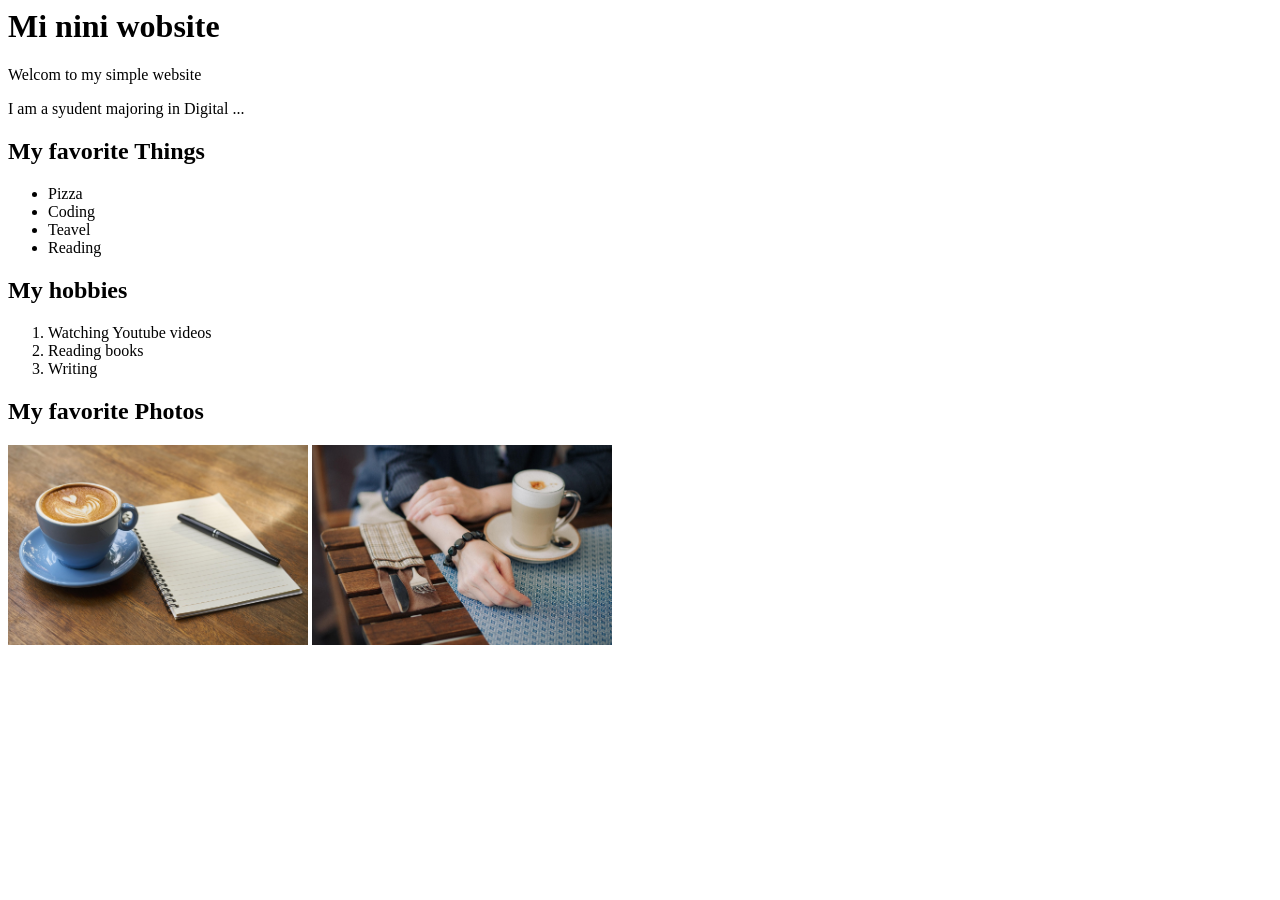
==== index.html @ 808adc5e "Add files via upload" ====
<html>
    <head>
<meta charset="utf-8">
<title>My mini website</title>
    </head>
    <body>
<h1>Mi nini wobsite</h1>
<p>Welcom to my simple website</p>
<p>I am a syudent majoring in Digital ...</p>

<h2>My favorite Things</h2>
<ul>
    <li>Pizza</li>
    <li>Coding</li>
    <li>Teavel</li>
    <li>Reading</li>
</ul>

<h2>My hobbies</h2>
<ol>
<li>Watching Youtube videos</li>
<li>Reading books</lt>
<li>Writing</li>
</ol>

<h2>My favorite Photos</h2>
<img src="images/cafe/cafe.jpg" width = "300" alt = "cafe photo"> 
<img src="cafe2.jpg" width = "300">
    </body>
</html>
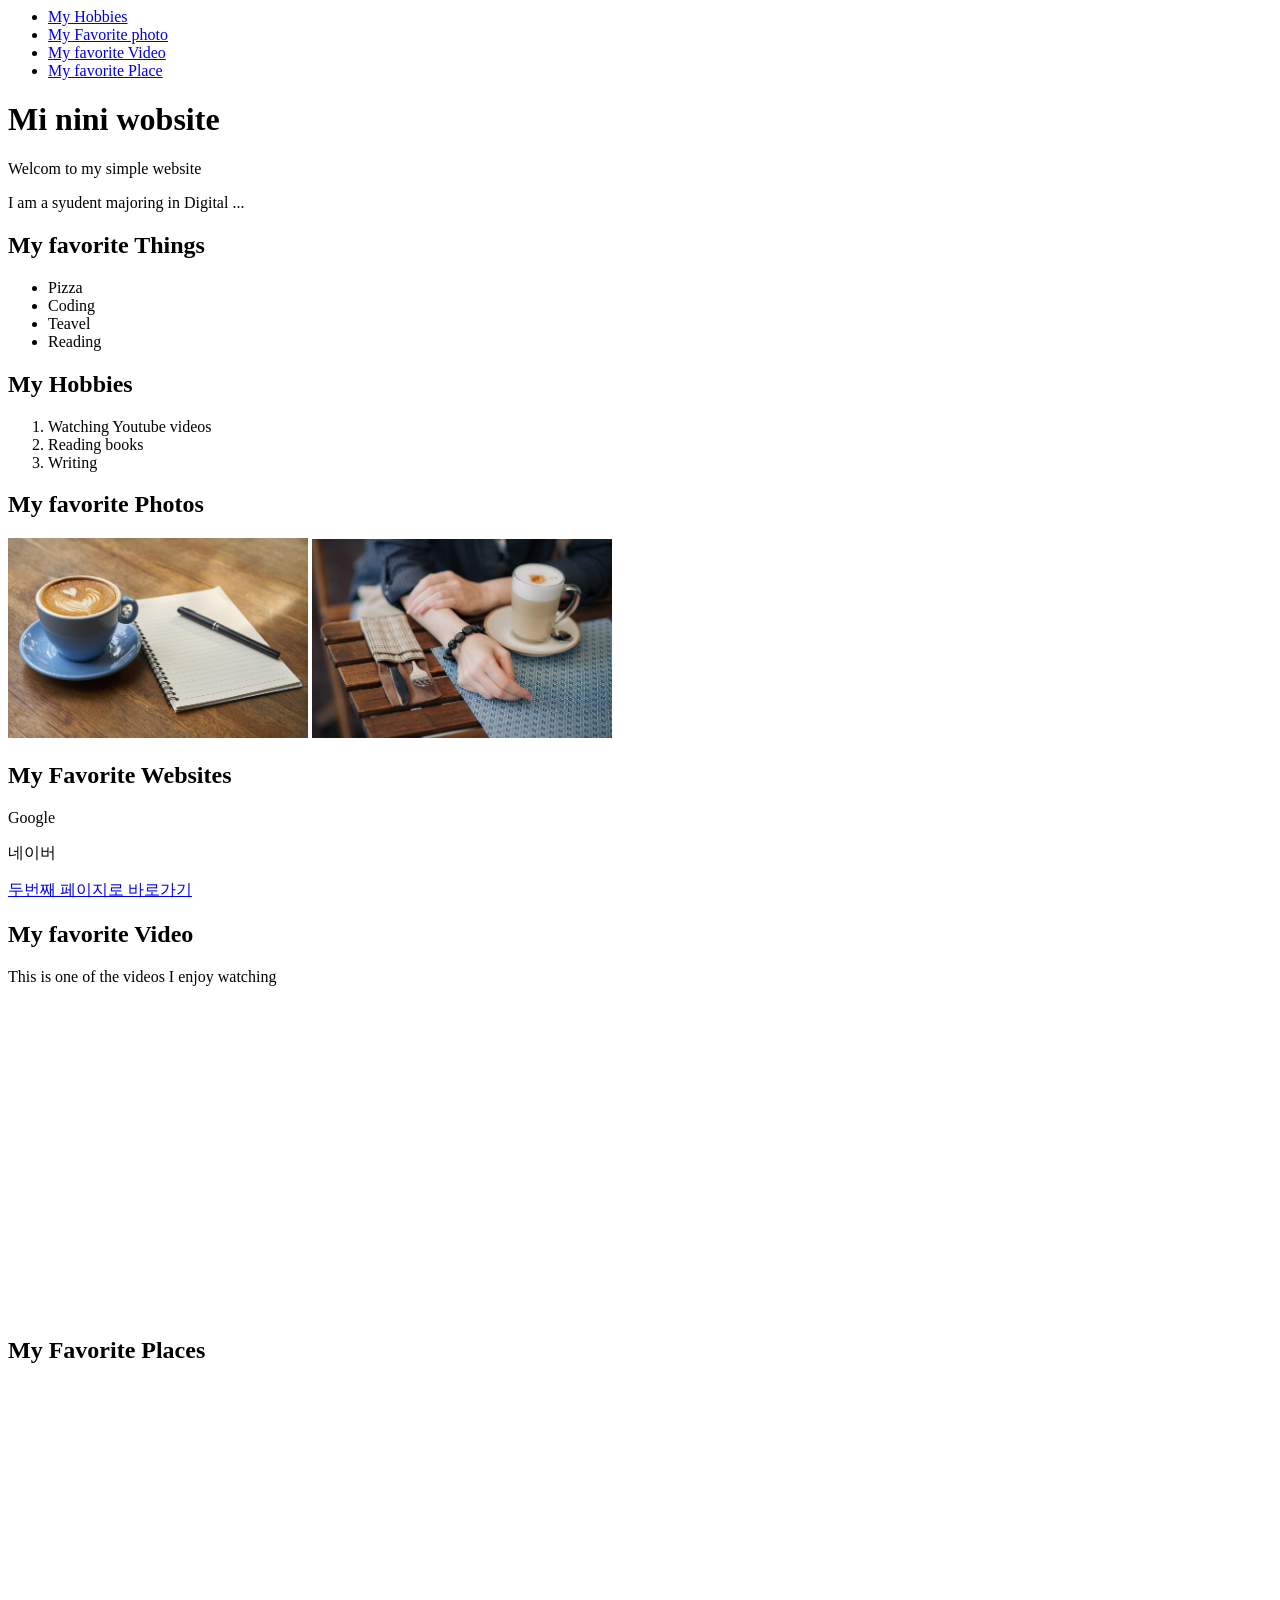
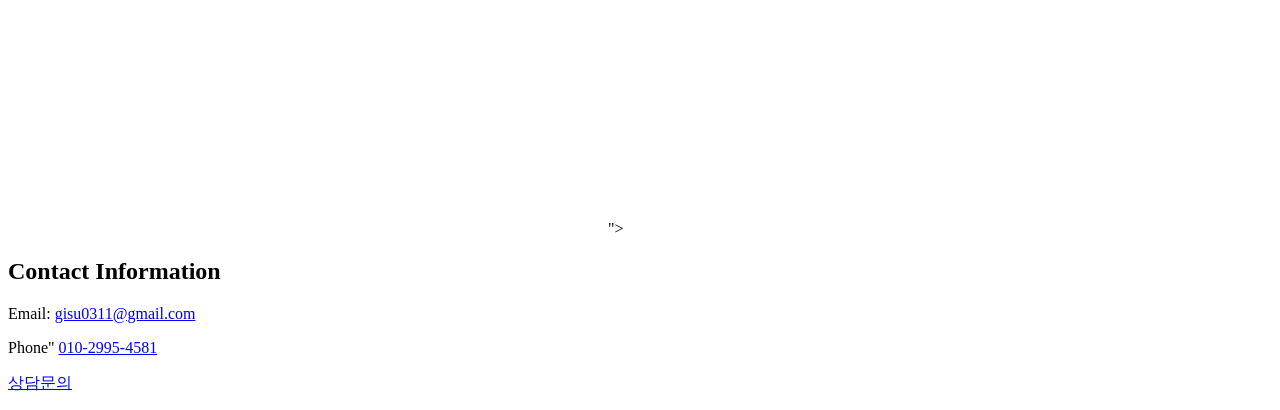
==== commit 574b8f61: "add page2.html inner links, favorite video..." ====
--- a/index.html
+++ b/index.html
@@ -4,10 +4,25 @@
 <title>My mini website</title>
     </head>
     <body>
+<nav>
+<ul>
+  <li> <a href="#hobby">My Hobbies</a></li>
+  <li> <a href="#photo">My Favorite photo</a></li>
+  <li> <a href="#video">My favorite Video</a></li>
+  <li> <a href="#place">My favorite Place</a></li>
+</ul>
+</nav>
+
+<header>
 <h1>Mi nini wobsite</h1>
 <p>Welcom to my simple website</p>
 <p>I am a syudent majoring in Digital ...</p>
+</header>
 
+
+<section>
+    
+<article>
 <h2>My favorite Things</h2>
 <ul>
     <li>Pizza</li>
@@ -15,16 +30,48 @@
     <li>Teavel</li>
     <li>Reading</li>
 </ul>
+</article>
 
-<h2>My hobbies</h2>
+<article>
+<h2 id="hobby">My Hobbies</h2>
 <ol>
-<li>Watching Youtube videos</li>
-<li>Reading books</lt>
-<li>Writing</li>
+   <li>Watching Youtube videos</li>
+   <li>Reading books</lt>
+   <li>Writing</li>
 </ol>
 
-<h2>My favorite Photos</h2>
+</article>
+
+<article>
+<h2 id="photo">My favorite Photos</h2>
 <img src="images/cafe/cafe.jpg" width = "300" alt = "cafe photo"> 
 <img src="cafe2.jpg" width = "300">
-    </body>
+</article>
+
+<article>
+<h2>My Favorite Websites</h2>
+<p> <a herf="https://www.google.com/" target="_blank">Google</a></p>
+<p> <a herf="https://www.naver.com/" target="_blank">네이버</a></p>
+<p><a href="page2.html" target="_blank">두번째 페이지로 바로가기</a></p>
+</article>
+
+<article>
+    <h2 id="video">My favorite Video</h2>
+    <p>This is one of the videos I enjoy watching</p>
+    <iframe width="560" height="315" src="https://www.youtube.com/embed/ud4Dj-xbyTw?si=8FDXWiPlVTryifJg" title="YouTube video player" frameborder="0" allow="accelerometer; autoplay; clipboard-write; encrypted-media; gyroscope; picture-in-picture; web-share" referrerpolicy="strict-origin-when-cross-origin" allowfullscreen></iframe>
+</article>
+
+<article>
+<h2 id="place"> My Favorite Places</h2>
+ <iframe src="https://www.google.com/maps/embed?pb=!1m18!1m12!1m3!1d3258.2358683445063!2d128.9011775!3d35.2503874!2m3!1f0!2f0!3f0!3m2!1i1024!2i768!4f13.1!3m3!1m2!1s0x3568b8acfc25b357%3A0xc3d01c491a811dee!2z7J247KCc64yA7ZWZ6rWQIOq5gO2VtOy6oO2NvOyKpA!5e0!3m2!1sko!2skr!4v1774760311932!5m2!1sko!2skr" width="600" height="450" style="border:0;" allowfullscreen="" loading="lazy" referrerpolicy="no-referrer-when-downgrade"></iframe>"></iframe>
+</article>
+
+</section> 
+<footer>
+<h2>Contact Information</h2>
+<p>Email: <a href="mailto:gisu0311@gmail.com">gisu0311@gmail.com</a></p>
+<p>Phone" <a href="tel:010-2995-4581">010-2995-4581</a></p>
+<p><a href="page2.html" target="_blank">상담문의</a></p>
+</footer>
+</body>
 </html>
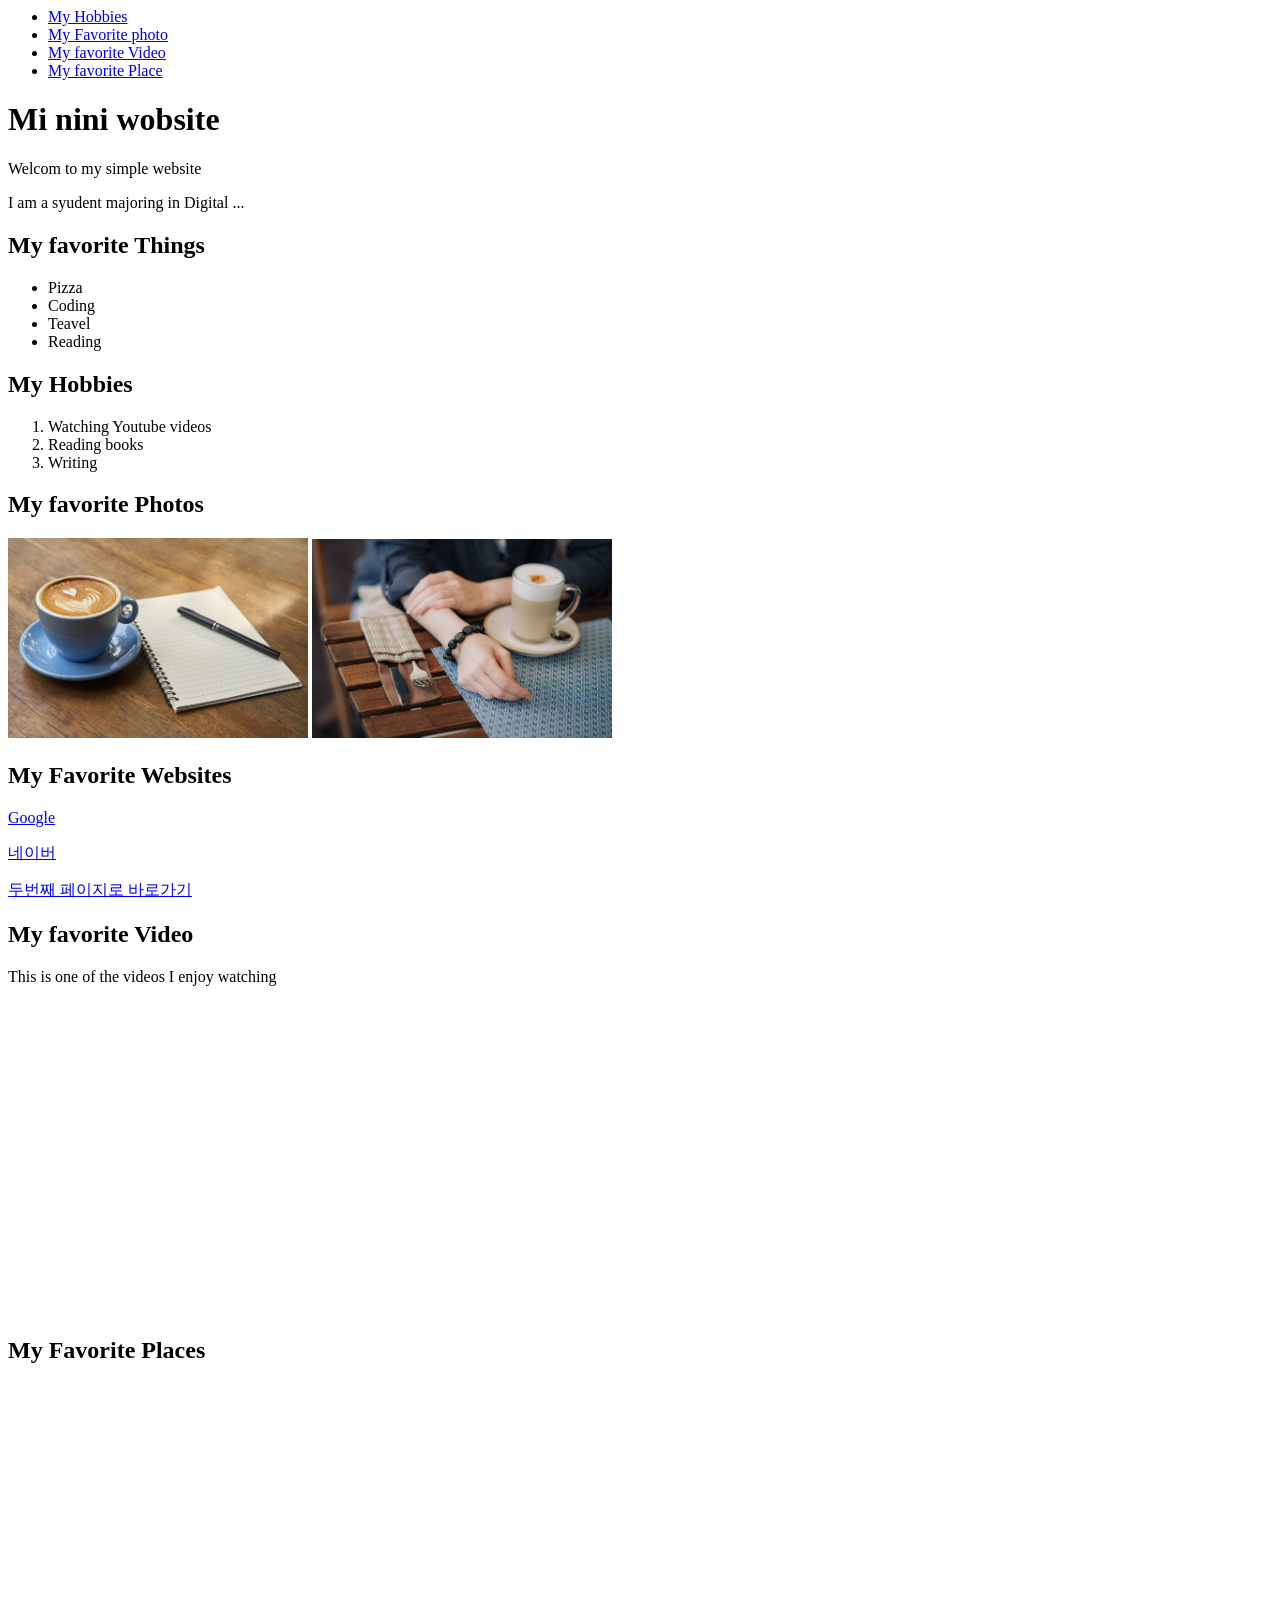
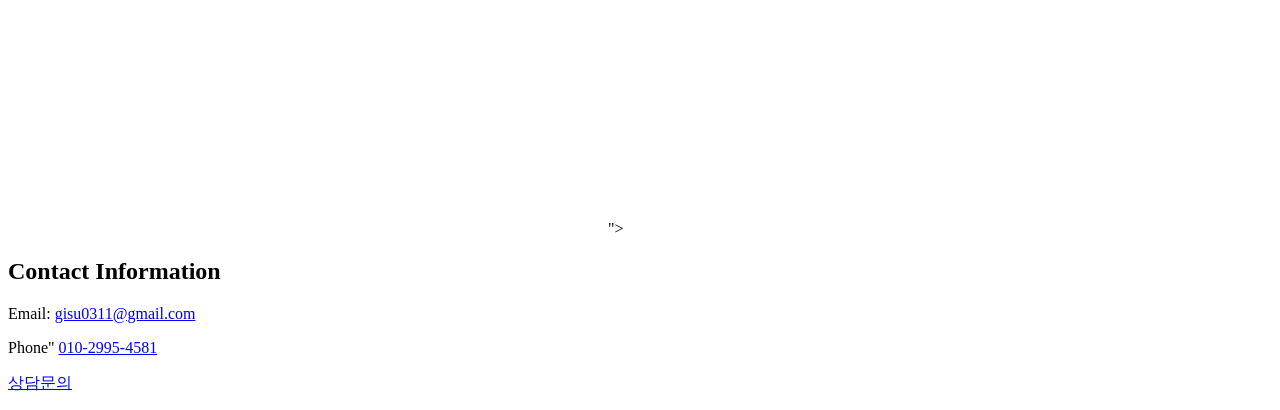
==== commit 7dace89c: "Add files via upload" ====
--- a/index.html
+++ b/index.html
@@ -50,9 +50,9 @@
 
 <article>
 <h2>My Favorite Websites</h2>
-<p> <a herf="https://www.google.com/" target="_blank">Google</a></p>
-<p> <a herf="https://www.naver.com/" target="_blank">네이버</a></p>
-<p><a href="page2.html" target="_blank">두번째 페이지로 바로가기</a></p>
+<p> <a href="https://www.google.com/" target="_blank">Google</a></p>
+<p> <a href="https://www.naver.com/" target="_blank">네이버</a></p>
+<p> <a href="page2.html" target="_blank">두번째 페이지로 바로가기</a></p>
 </article>
 
 <article>
@@ -73,5 +73,6 @@
 <p>Phone" <a href="tel:010-2995-4581">010-2995-4581</a></p>
 <p><a href="page2.html" target="_blank">상담문의</a></p>
 </footer>
+
 </body>
-</html>
+</html>
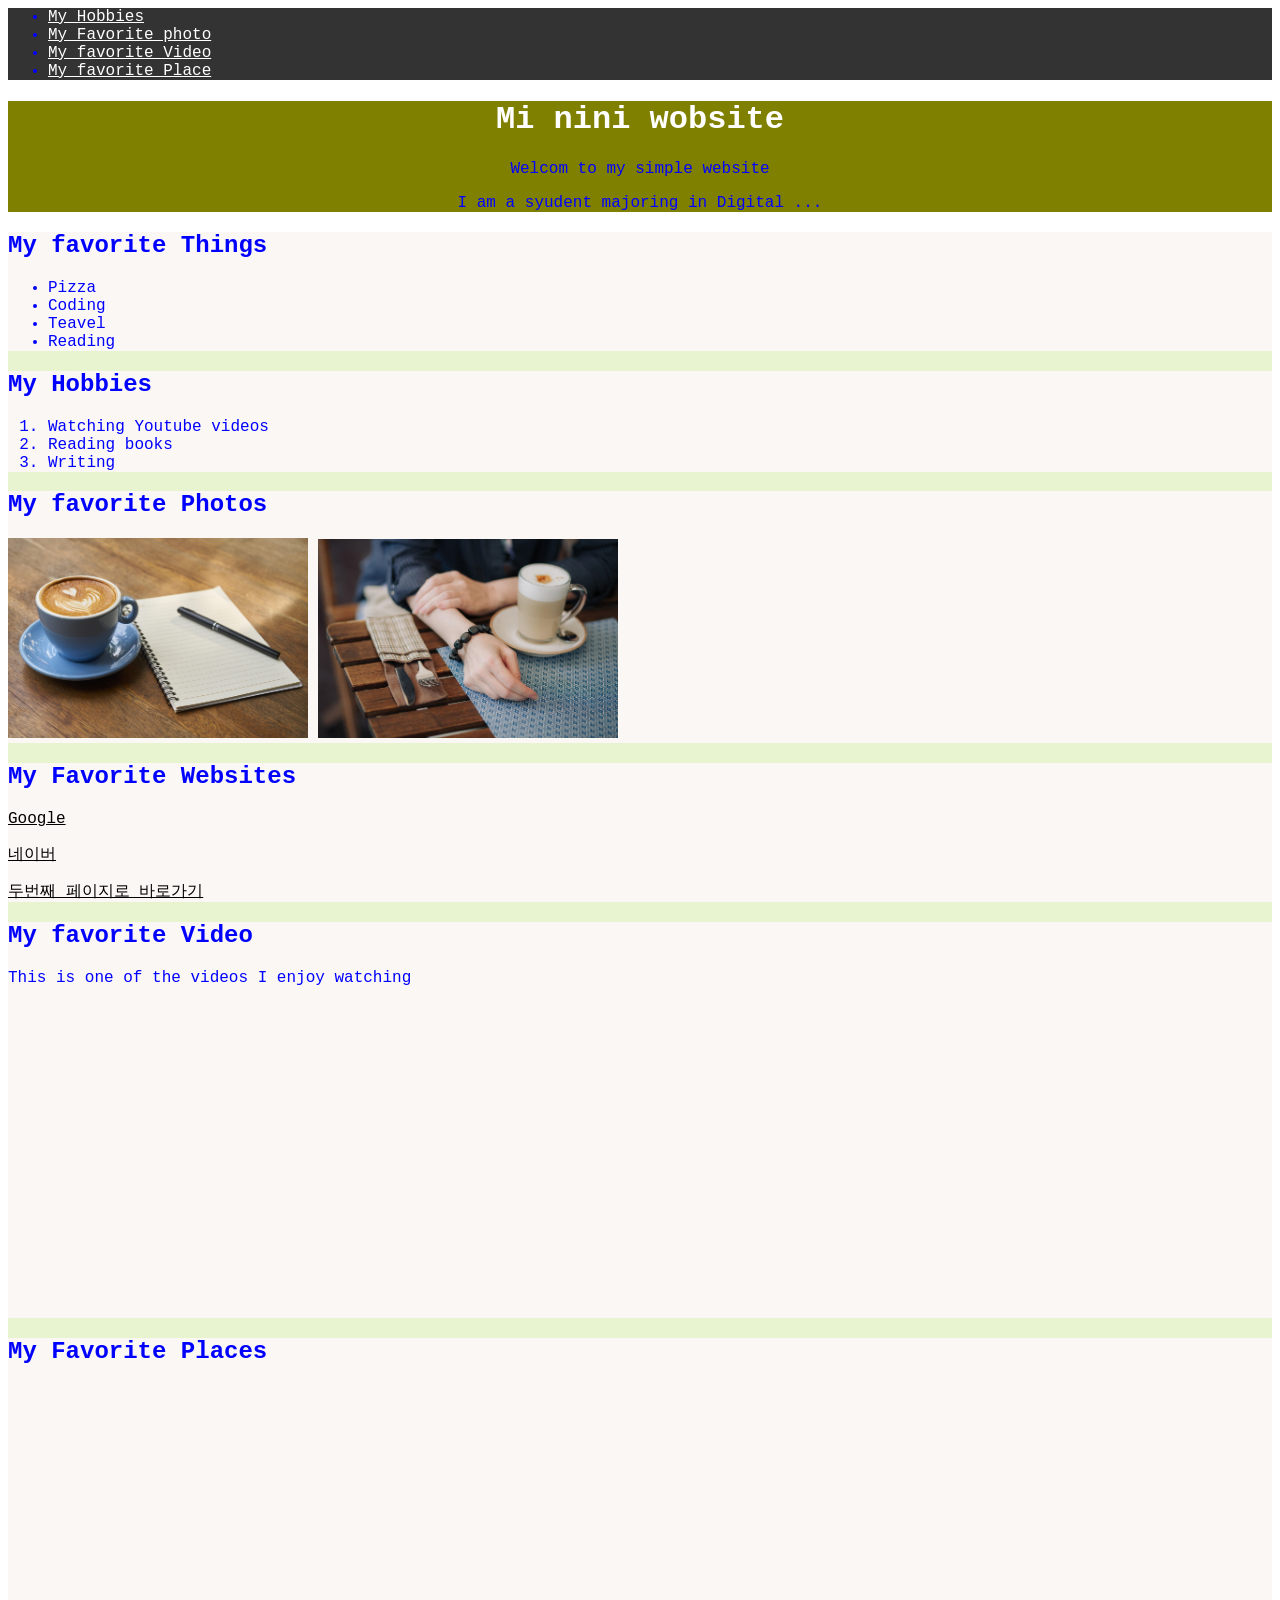
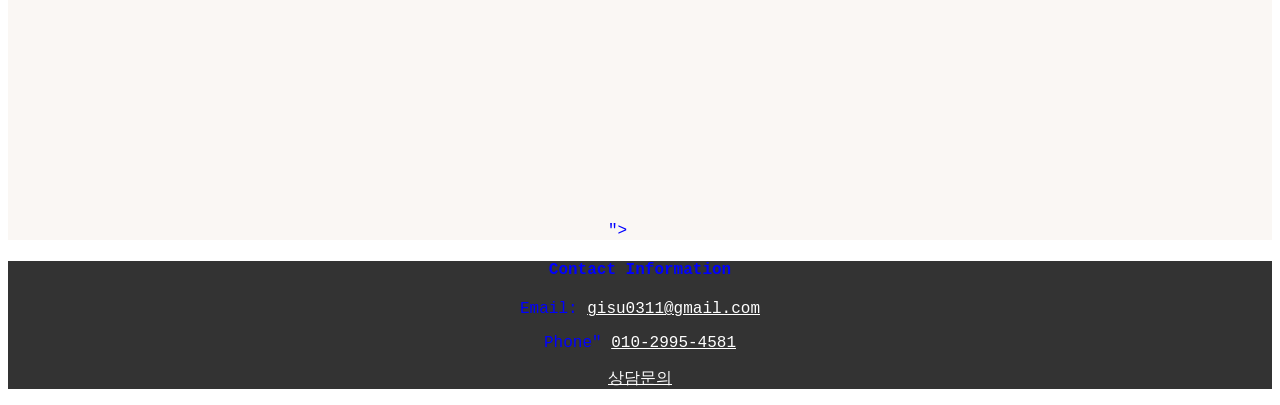
==== commit 50028c64: "Add files via upload" ====
--- a/index.html
+++ b/index.html
@@ -1,9 +1,11 @@
 <html>
-    <head>
-<meta charset="utf-8">
-<title>My mini website</title>
-    </head>
-    <body>
+<head>
+ <meta charset="utf-8">
+ <title>My mini website</title>
+ <link rel="stylesheet" href="style.css">
+
+</head>
+<body>
 <nav>
 <ul>
   <li> <a href="#hobby">My Hobbies</a></li>
@@ -50,9 +52,9 @@
 
 <article>
 <h2>My Favorite Websites</h2>
-<p> <a href="https://www.google.com/" target="_blank">Google</a></p>
-<p> <a href="https://www.naver.com/" target="_blank">네이버</a></p>
-<p> <a href="page2.html" target="_blank">두번째 페이지로 바로가기</a></p>
+<p> <a href="https://www.google.com/" target="_blank" style="color: black;">Google</a></p>
+<p> <a href="https://www.naver.com/" target="_blank" style="color: black;">네이버</a></p>
+<p> <a href="page2.html" target="_blank" style="color: black;">두번째 페이지로 바로가기</a></p>
 </article>
 
 <article>
@@ -68,7 +70,7 @@
 
 </section> 
 <footer>
-<h2>Contact Information</h2>
+<h4>Contact Information</h4>
 <p>Email: <a href="mailto:gisu0311@gmail.com">gisu0311@gmail.com</a></p>
 <p>Phone" <a href="tel:010-2995-4581">010-2995-4581</a></p>
 <p><a href="page2.html" target="_blank">상담문의</a></p>
--- a/style.css
+++ b/style.css
@@ -0,0 +1,34 @@
+nav {
+    background-color: #333;
+ }
+
+header {
+    background-color: olive;
+    text-align: center;
+}
+
+section {
+    background-color: rgb(232, 243, 208);
+}
+
+footer {background-color: #333;
+       text-align: center;
+
+}
+
+article {
+    background-color: rgb(250, 247, 244);
+}
+
+a {
+    color: white;
+}
+
+h1 {
+    color: white;
+}
+
+* {
+    font-family: 'Courier New', Courier, monospace;
+    color:blue;
+}
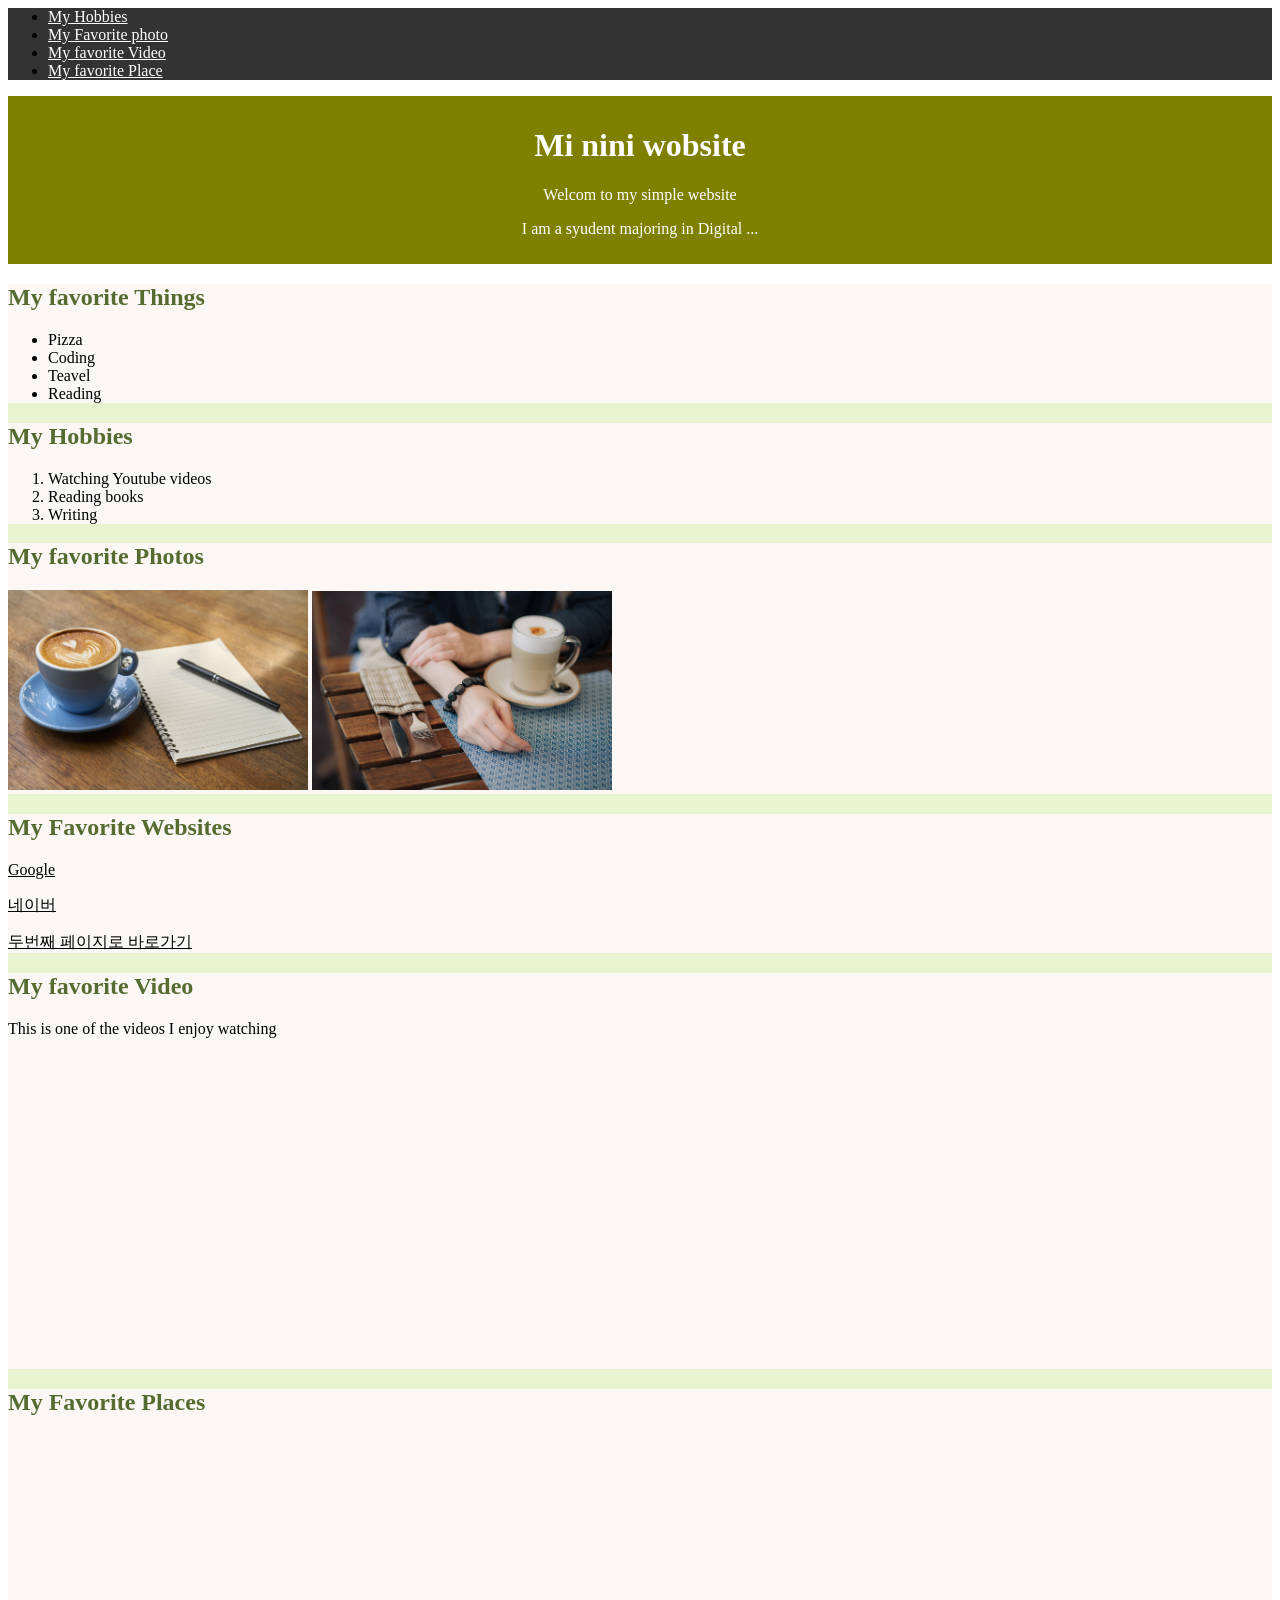
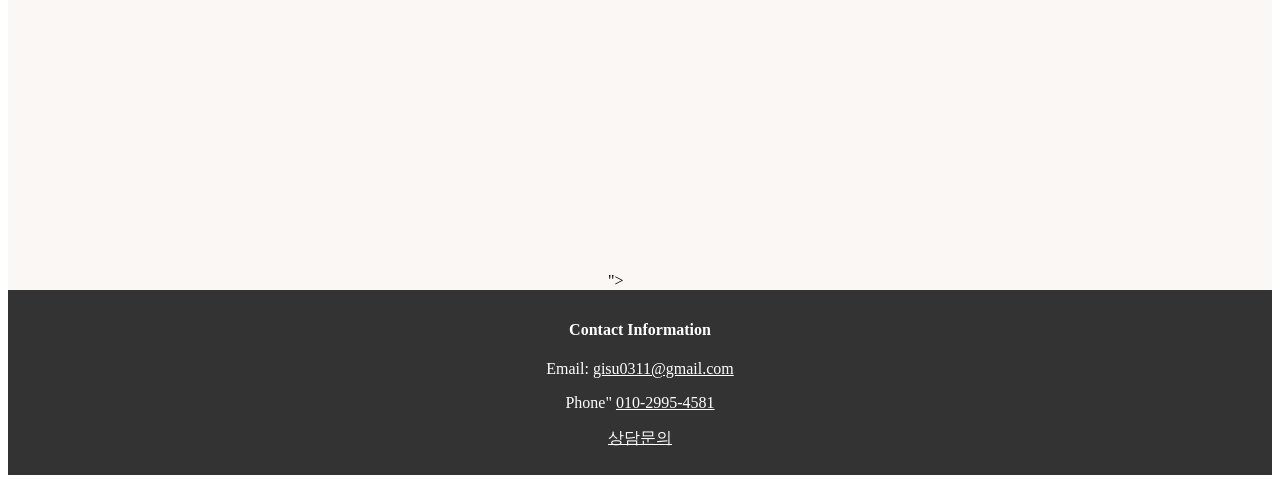
==== commit abaa8910: "Add files via upload" ====
--- a/index.html
+++ b/index.html
@@ -67,13 +67,12 @@
 <h2 id="place"> My Favorite Places</h2>
  <iframe src="https://www.google.com/maps/embed?pb=!1m18!1m12!1m3!1d3258.2358683445063!2d128.9011775!3d35.2503874!2m3!1f0!2f0!3f0!3m2!1i1024!2i768!4f13.1!3m3!1m2!1s0x3568b8acfc25b357%3A0xc3d01c491a811dee!2z7J247KCc64yA7ZWZ6rWQIOq5gO2VtOy6oO2NvOyKpA!5e0!3m2!1sko!2skr!4v1774760311932!5m2!1sko!2skr" width="600" height="450" style="border:0;" allowfullscreen="" loading="lazy" referrerpolicy="no-referrer-when-downgrade"></iframe>"></iframe>
 </article>
-
 </section> 
 <footer>
 <h4>Contact Information</h4>
-<p>Email: <a href="mailto:gisu0311@gmail.com">gisu0311@gmail.com</a></p>
-<p>Phone" <a href="tel:010-2995-4581">010-2995-4581</a></p>
-<p><a href="page2.html" target="_blank">상담문의</a></p>
+<p class="foot-p">Email: <a href="mailto:gisu0311@gmail.com">gisu0311@gmail.com</a></p>
+<p class="foot-p">Phone" <a href="tel:010-2995-4581">010-2995-4581</a></p>
+<p class="foot-p"><a href="page2.html" target="_blank">상담문의</a></p>
 </footer>
 
 </body>
--- a/style.css
+++ b/style.css
@@ -5,6 +5,7 @@
 header {
     background-color: olive;
     text-align: center;
+    padding:10px;
 }
 
 section {
@@ -13,6 +14,7 @@
 
 footer {background-color: #333;
        text-align: center;
+       padding:10px;
 
 }
 
@@ -28,7 +30,18 @@
     color: white;
 }
 
-* {
-    font-family: 'Courier New', Courier, monospace;
-    color:blue;
+h2 { 
+    color: darkolivegreen;
 }
+
+h4 {
+    color: white;
+}
+
+.foot-p {
+    color: white  ;
+}
+
+header > p {
+    color: white;
+}
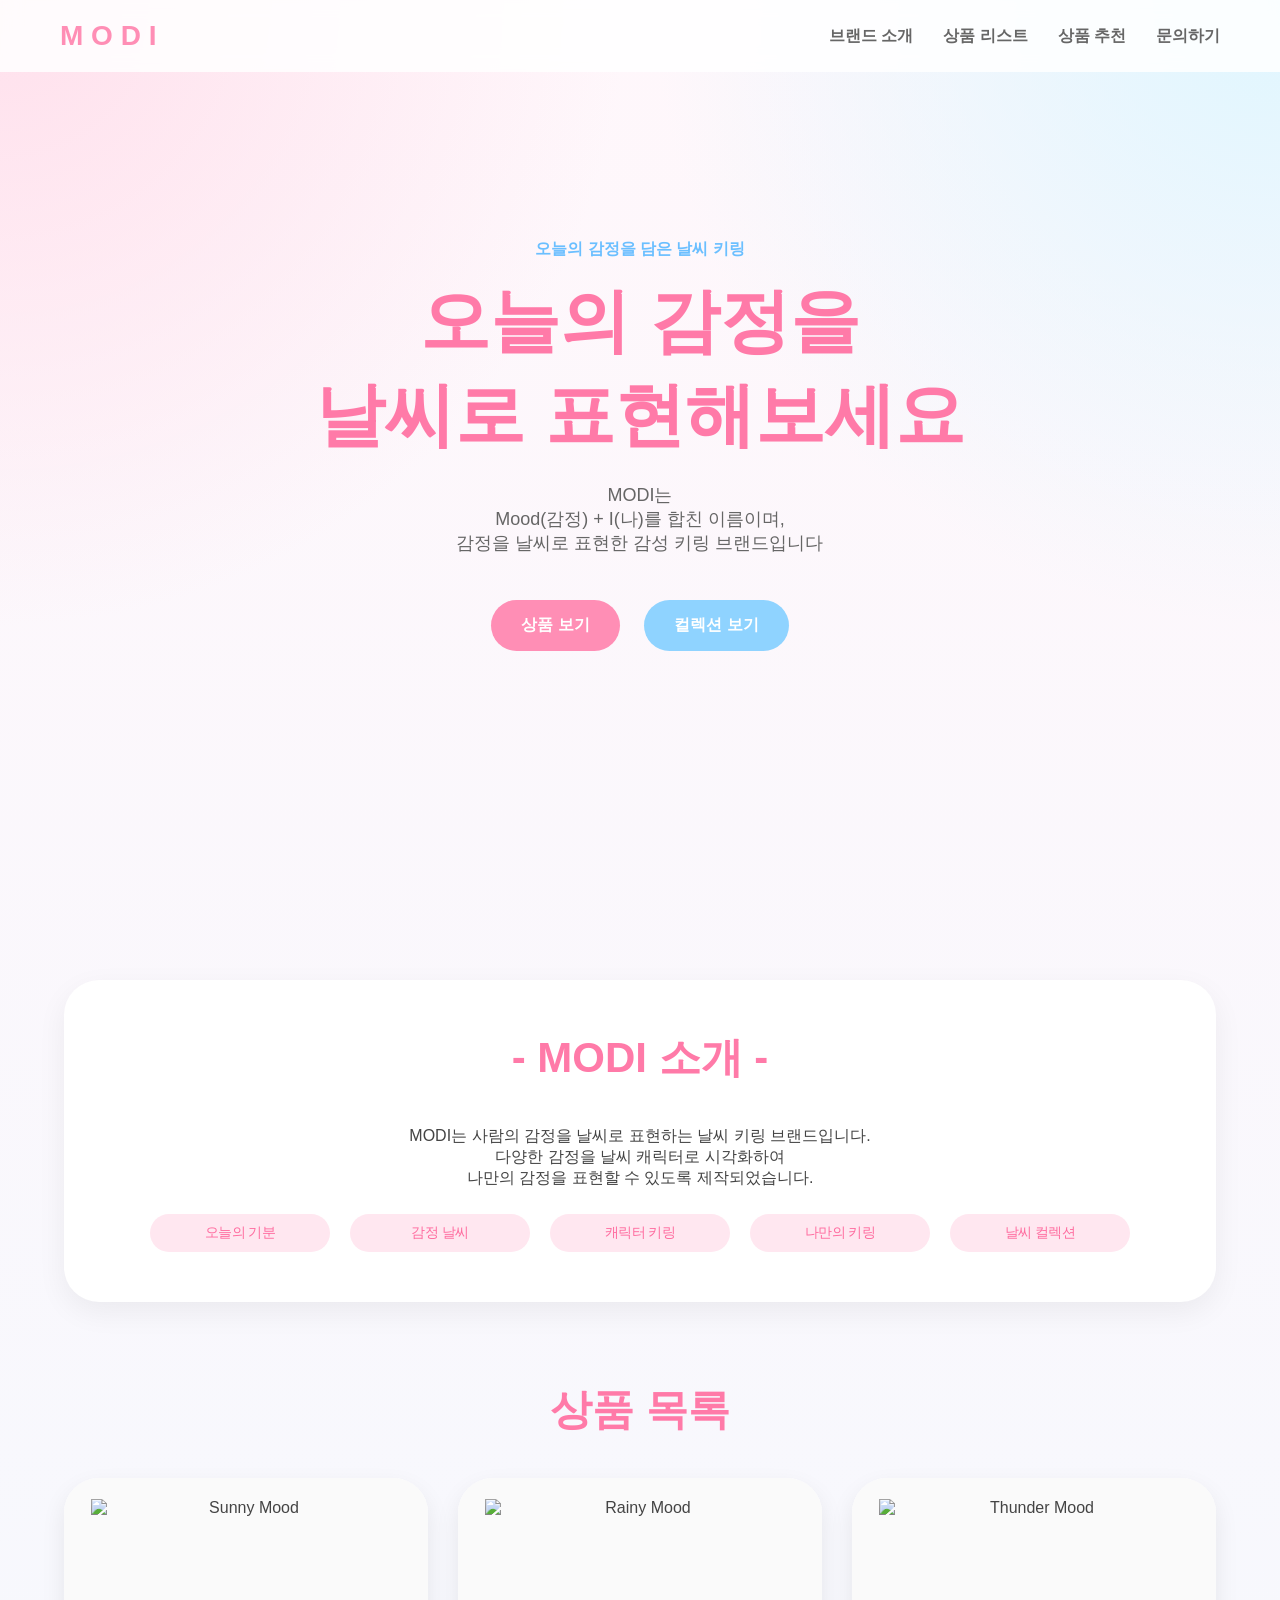
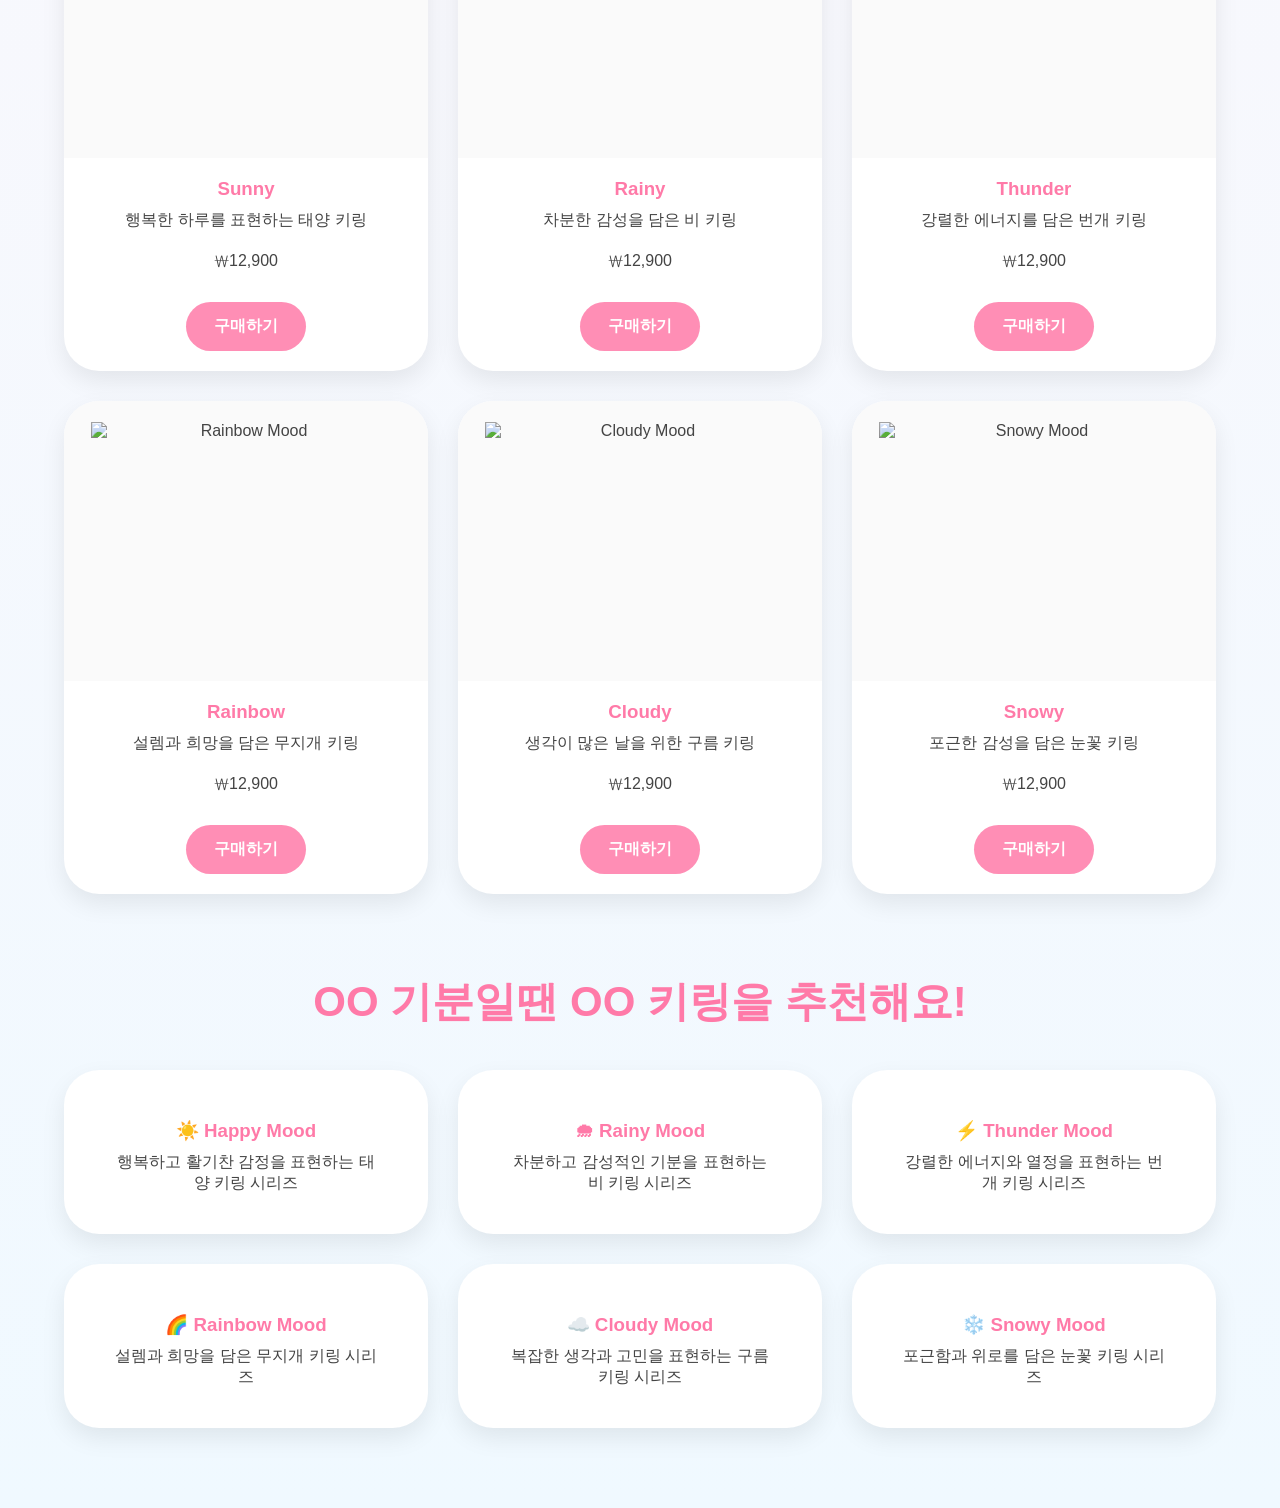
==== commit 046d7f77: "Add files via upload" ====
--- a/index.html
+++ b/index.html
@@ -1,79 +1,233 @@
-<html>
+<!DOCTYPE html>
+<html lang="ko">
 <head>
- <meta charset="utf-8">
- <title>My mini website</title>
- <link rel="stylesheet" href="style.css">
-
+    <meta charset="UTF-8">
+    <meta name="viewport" content="width=device-width, initial-scale=1.0">
+    <title>M O D I</title>
+    <link rel="stylesheet" href="style.css">
 </head>
 <body>
-<nav>
-<ul>
-  <li> <a href="#hobby">My Hobbies</a></li>
-  <li> <a href="#photo">My Favorite photo</a></li>
-  <li> <a href="#video">My favorite Video</a></li>
-  <li> <a href="#place">My favorite Place</a></li>
-</ul>
-</nav>
-
-<header>
-<h1>Mi nini wobsite</h1>
-<p>Welcom to my simple website</p>
-<p>I am a syudent majoring in Digital ...</p>
-</header>
-
-
-<section>
-    
-<article>
-<h2>My favorite Things</h2>
-<ul>
-    <li>Pizza</li>
-    <li>Coding</li>
-    <li>Teavel</li>
-    <li>Reading</li>
-</ul>
-</article>
-
-<article>
-<h2 id="hobby">My Hobbies</h2>
-<ol>
-   <li>Watching Youtube videos</li>
-   <li>Reading books</lt>
-   <li>Writing</li>
-</ol>
-
-</article>
-
-<article>
-<h2 id="photo">My favorite Photos</h2>
-<img src="images/cafe/cafe.jpg" width = "300" alt = "cafe photo"> 
-<img src="cafe2.jpg" width = "300">
-</article>
-
-<article>
-<h2>My Favorite Websites</h2>
-<p> <a href="https://www.google.com/" target="_blank" style="color: black;">Google</a></p>
-<p> <a href="https://www.naver.com/" target="_blank" style="color: black;">네이버</a></p>
-<p> <a href="page2.html" target="_blank" style="color: black;">두번째 페이지로 바로가기</a></p>
-</article>
-
-<article>
-    <h2 id="video">My favorite Video</h2>
-    <p>This is one of the videos I enjoy watching</p>
-    <iframe width="560" height="315" src="https://www.youtube.com/embed/ud4Dj-xbyTw?si=8FDXWiPlVTryifJg" title="YouTube video player" frameborder="0" allow="accelerometer; autoplay; clipboard-write; encrypted-media; gyroscope; picture-in-picture; web-share" referrerpolicy="strict-origin-when-cross-origin" allowfullscreen></iframe>
-</article>
-
-<article>
-<h2 id="place"> My Favorite Places</h2>
- <iframe src="https://www.google.com/maps/embed?pb=!1m18!1m12!1m3!1d3258.2358683445063!2d128.9011775!3d35.2503874!2m3!1f0!2f0!3f0!3m2!1i1024!2i768!4f13.1!3m3!1m2!1s0x3568b8acfc25b357%3A0xc3d01c491a811dee!2z7J247KCc64yA7ZWZ6rWQIOq5gO2VtOy6oO2NvOyKpA!5e0!3m2!1sko!2skr!4v1774760311932!5m2!1sko!2skr" width="600" height="450" style="border:0;" allowfullscreen="" loading="lazy" referrerpolicy="no-referrer-when-downgrade"></iframe>"></iframe>
-</article>
-</section> 
-<footer>
-<h4>Contact Information</h4>
-<p class="foot-p">Email: <a href="mailto:gisu0311@gmail.com">gisu0311@gmail.com</a></p>
-<p class="foot-p">Phone" <a href="tel:010-2995-4581">010-2995-4581</a></p>
-<p class="foot-p"><a href="page2.html" target="_blank">상담문의</a></p>
-</footer>
-
-</body>
-</html>+
+    <nav>
+        <div class="logo">M O D I</div>
+
+        <ul>
+            <li><a href="#about">브랜드 소개</a></li>
+            <li><a href="#products">상품 리스트</a></li>
+            <li><a href="#collection">상품 추천</a></li>
+            <li><a href="inquiry.html">문의하기</a></li>
+        </ul>
+    </nav>
+
+    <header class="hero">
+
+        <div class="hero-text">
+
+            <p class="small-title">오늘의 감정을 담은 날씨 키링</p>
+
+            <h1>
+                오늘의 감정을<br>
+                날씨로 표현해보세요
+            </h1>
+
+            <p class="hero-description">
+                MODI는<br>
+                Mood(감정) + I(나)를 합친 이름이며,<br>
+                감정을 날씨로 표현한
+                감성 키링 브랜드입니다
+            </p>
+
+            <div class="hero-buttons">
+                <a href="#products" class="btn first">상품 보기</a>
+                <a href="#collection" class="btn second">컬렉션 보기</a>
+            </div>
+
+        </div>
+
+    </header>
+
+    <section id="about">
+
+        <h2>- MODI 소개 -</h2>
+
+        <p style="text-align: center;">
+            MODI는 사람의 감정을 날씨로 표현하는
+            날씨 키링 브랜드입니다.<br>
+            다양한 감정을 날씨 캐릭터로 시각화하여<br> 
+            나만의 감정을 표현할 수 있도록
+            제작되었습니다.
+        </p>
+
+        <div class="skills">
+            <span>오늘의 기분</span>
+            <span>감정 날씨</span>
+            <span>캐릭터 키링</span>
+            <span>나만의 키링</span>
+            <span>날씨 컬렉션</span>
+        </div>
+
+    </section>
+
+    <section id="products">
+
+        <h2>상품 목록</h2>
+
+        <div class="portfolio-grid">
+
+            <div class="card">
+                <div class="card-image">
+                    <img src="https://sunny-one-peach.vercel.app/" alt="Sunny Mood">
+                </div>
+
+                <h3>Sunny</h3>
+
+                <p>
+                    행복한 하루를 표현하는
+                    태양 키링
+                </p>
+
+                <p>₩12,900</p>
+
+                <a href="purchase.html" class="buy-btn">
+                    구매하기
+                </a>
+            </div>
+
+            <div class="card">
+                <div class="card-image">
+                    <img src="https://rainy-pi.vercel.app/" alt="Rainy Mood">
+                </div>
+
+                <h3>Rainy</h3>
+
+                <p>
+                    차분한 감성을 담은
+                    비 키링
+                </p>
+
+                <p>₩12,900</p>
+
+                <a href="purchase.html" class="buy-btn">
+                    구매하기
+                </a>
+            </div>
+
+            <div class="card">
+                <div class="card-image">
+                    <img src="https://thunder-teal.vercel.app/" alt="Thunder Mood">
+                </div>
+
+                <h3>Thunder</h3>
+
+                <p>
+                    강렬한 에너지를 담은
+                    번개 키링
+                </p>
+
+                <p>₩12,900</p>
+
+                <a href="purchase.html" class="buy-btn">
+                    구매하기
+                </a>
+            </div>
+
+            <div class="card">
+                <div class="card-image">
+                    <img src="https://rainbow-rosy.vercel.app/" alt="Rainbow Mood">
+                </div>
+
+                <h3>Rainbow</h3>
+
+                <p>
+                    설렘과 희망을 담은
+                    무지개 키링
+                </p>
+
+                <p>₩12,900</p>
+
+                <a href="purchase.html" class="buy-btn">
+                    구매하기
+                </a>
+            </div>
+
+            <div class="card">
+                <div class="card-image">
+                    <img src="https://cloudy-liart.vercel.app/" alt="Cloudy Mood">
+                </div>
+
+                <h3>Cloudy</h3>
+
+                <p>
+                    생각이 많은 날을 위한
+                    구름 키링
+                </p>
+
+                <p>₩12,900</p>
+
+                <a href="purchase.html" class="buy-btn">
+                    구매하기
+                </a>
+            </div>
+
+            <div class="card">
+                <div class="card-image">
+                    <img src="https://snowy-gamma-two.vercel.app/" alt="Snowy Mood">
+                </div>
+
+                <h3>Snowy</h3>
+
+                <p>
+                    포근한 감성을 담은
+                    눈꽃 키링
+                </p>
+
+                <p>₩12,900</p>
+
+                <a href="purchase.html" class="buy-btn">
+                    구매하기
+                </a>
+            </div>
+
+        </div>
+
+    </section>
+
+    <section id="collection">
+
+        <h2>OO 기분일땐 OO 키링을 추천해요!</h2>
+
+<div class="portfolio-grid">
+
+    <div class="card">
+        <h3>☀️ Happy Mood</h3>
+        <p>행복하고 활기찬 감정을 표현하는 태양 키링 시리즈</p>
+    </div>
+
+    <div class="card">
+        <h3>🌧 Rainy Mood</h3>
+        <p>차분하고 감성적인 기분을 표현하는 비 키링 시리즈</p>
+    </div>
+
+    <div class="card">
+        <h3>⚡ Thunder Mood</h3>
+        <p>강렬한 에너지와 열정을 표현하는 번개 키링 시리즈</p>
+    </div>
+
+    <div class="card">
+        <h3>🌈 Rainbow Mood</h3>
+        <p>설렘과 희망을 담은 무지개 키링 시리즈</p>
+    </div>
+
+    <div class="card">
+        <h3>☁️ Cloudy Mood</h3>
+        <p>복잡한 생각과 고민을 표현하는 구름 키링 시리즈</p>
+    </div>
+
+    <div class="card">
+        <h3>❄️ Snowy Mood</h3>
+        <p>포근함과 위로를 담은 눈꽃 키링 시리즈</p>
+    </div>
+
+</div>
+
+ 
--- a/style.css
+++ b/style.css
@@ -1,47 +1,324 @@
-nav {
-    background-color: #333;
- }
-
-header {
-    background-color: olive;
-    text-align: center;
-    padding:10px;
-}
-
-section {
-    background-color: rgb(232, 243, 208);
-}
-
-footer {background-color: #333;
-       text-align: center;
-       padding:10px;
-
-}
-
-article {
-    background-color: rgb(250, 247, 244);
-}
-
-a {
-    color: white;
-}
-
-h1 {
-    color: white;
-}
-
-h2 { 
-    color: darkolivegreen;
-}
-
-h4 {
-    color: white;
-}
-
-.foot-p {
-    color: white  ;
-}
-
-header > p {
-    color: white;
+
+*{
+    margin:0;
+    padding:0;
+    box-sizing:border-box;
+    font-family:'Pretendard',sans-serif;
+}
+
+body{
+    background:linear-gradient(
+        180deg,
+        #fff7fb 0%,
+        #f0f9ff 100%
+    );
+    color:#444;
+}
+
+/* 네비게이션 */
+
+nav{
+    position:fixed;
+    top:0;
+    width:100%;
+    z-index:999;
+    
+    display:flex;
+    justify-content:space-between;
+    align-items:center;
+
+    padding:20px 60px;
+
+    background:rgba(255,255,255,0.85);
+    backdrop-filter:blur(10px);
+}
+
+.logo{
+    font-size:28px;
+    font-weight:800;
+    color:#ff8eb5;
+}
+
+nav ul{
+    display:flex;
+    list-style:none;
+    gap:30px;
+}
+
+nav a{
+    text-decoration:none;
+    color:#666;
+    font-weight:600;
+}
+
+nav a:hover{
+    color:#ff8eb5;
+}
+
+/* 메인 */
+
+.hero{
+    min-height:100vh;
+
+    display:flex;
+    justify-content:center;
+    align-items:center;
+    text-align:center;
+
+    padding:120px 20px;
+
+    background:
+    radial-gradient(circle at top left,#ffe0ec,transparent 40%),
+    radial-gradient(circle at top right,#dff6ff,transparent 40%);
+}
+
+.hero h1{
+    font-size:70px;
+    color:#ff7aa8;
+    margin-bottom:20px;
+}
+
+.small-title{
+    color:#6bbfff;
+    font-weight:700;
+    margin-bottom:15px;
+}
+
+.hero-description{
+    max-width:700px;
+    margin:auto;
+    font-size:18px;
+    color:#666;
+}
+
+.hero-buttons{
+    margin-top:35px;
+}
+
+.btn{
+    display:inline-block;
+    text-decoration:none;
+    padding:15px 30px;
+    border-radius:999px;
+    margin:10px;
+    font-weight:700;
+}
+
+.first{
+    background:#ff8eb5;
+    color:white;
+}
+
+.second{
+    background:#8fd3ff;
+    color:white;
+}
+
+/* 공통 */
+
+section{
+    width:1200px;
+    max-width:90%;
+    margin:80px auto;
+}
+
+section h2{
+    text-align:center;
+    font-size:42px;
+    margin-bottom:40px;
+    color:#ff7aa8;
+}
+
+/* 브랜드 소개 */
+
+#about{
+    background:white;
+    padding:50px;
+    border-radius:35px;
+    box-shadow:0 10px 30px rgba(0,0,0,0.06);
+}
+
+.skills{
+    margin-top:25px;
+
+    display:flex;
+    justify-content:center;
+    gap:20px;
+    flex-wrap:wrap;
+}
+
+.skills span{
+    display:inline-block;
+
+    background:#ffe7f0;
+    color:#ff6c9f;
+
+    min-width:180px;
+    padding:10px 18px;
+
+    border-radius:999px;
+    font-size:14px;
+
+    text-align:center;
+    letter-spacing:-0.5px;
+}
+
+/* 상품 */
+
+.portfolio-grid{
+    display:grid;
+    grid-template-columns:repeat(3,1fr);
+    gap:30px;
+}
+
+.card{
+    background:white;
+    border-radius:35px;
+    overflow:hidden;
+    text-align:center;
+
+    box-shadow:0 10px 25px rgba(0,0,0,0.08);
+
+    transition:.3s;
+}
+
+.card:hover{
+    transform:translateY(-12px);
+}
+
+.card-image{
+    height:280px;
+    background:#fafafa;
+
+    display:flex;
+    justify-content:center;
+    align-items:center;
+}
+
+.card-image img{
+    width:85%;
+    height:85%;
+    object-fit:contain;
+}
+
+.card h3{
+    margin-top:20px;
+    color:#ff7aa8;
+}
+
+.card p{
+    padding:10px 20px;
+}
+
+.buy-btn{
+    display:inline-block;
+
+    text-decoration:none;
+
+    background:#ff8eb5;
+    color:white;
+
+    padding:14px 28px;
+
+    border-radius:999px;
+
+    margin:20px;
+    font-weight:700;
+}
+
+.buy-btn:hover{
+    background:#ff6fa1;
+}
+
+/* 컬렉션 */
+
+#collection .card{
+    padding:30px;
+}
+
+/* 구매영역 */
+
+.contact-form{
+    background:white;
+    padding:50px;
+    border-radius:35px;
+    box-shadow:0 10px 30px rgba(0,0,0,0.06);
+}
+
+.contact-form label{
+    display:block;
+    margin-top:20px;
+    margin-bottom:8px;
+    font-weight:700;
+}
+
+.contact-form input,
+.contact-form select,
+.contact-form textarea{
+    width:100%;
+    padding:15px;
+
+    border:2px solid #eee;
+    border-radius:18px;
+
+    font-size:15px;
+}
+
+.contact-form input:focus,
+.contact-form select:focus,
+.contact-form textarea:focus{
+    outline:none;
+    border-color:#ff8eb5;
+}
+
+.contact-form input[type="submit"]{
+    margin-top:30px;
+
+    background:#ff8eb5;
+    color:white;
+
+    border:none;
+
+    font-weight:700;
+    cursor:pointer;
+}
+
+/* 푸터 */
+
+footer{
+    text-align:center;
+    padding:40px;
+    color:#888;
+}
+
+/* 모바일 */
+
+@media(max-width:768px){
+
+    .portfolio-grid{
+        grid-template-columns:1fr;
+    }
+
+    nav{
+        flex-direction:column;
+        padding:15px;
+    }
+
+    nav ul{
+        flex-wrap:wrap;
+        justify-content:center;
+    }
+
+    .hero h1{
+        font-size:42px;
+    }
+
+    .hero-description{
+        font-size:16px;
+    }
+
+    section{
+        width:95%;
+    }
+
 }
